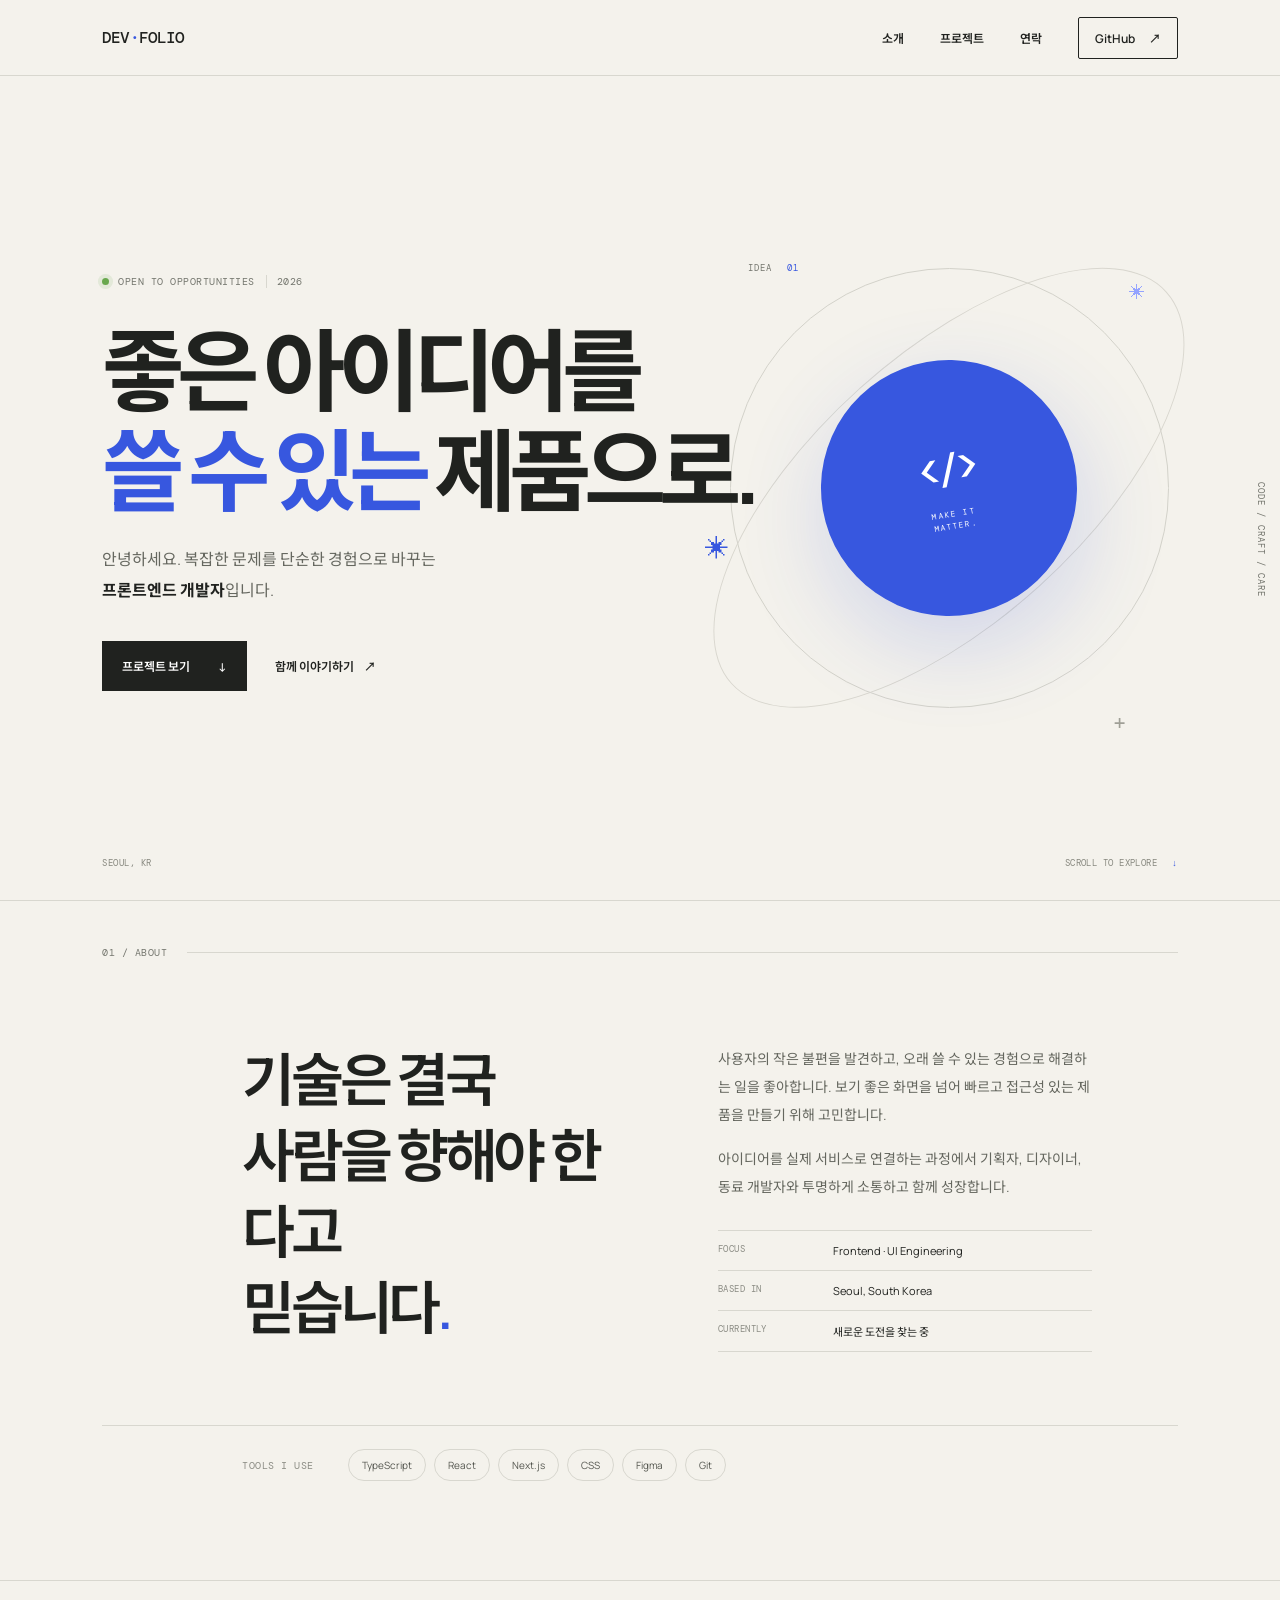
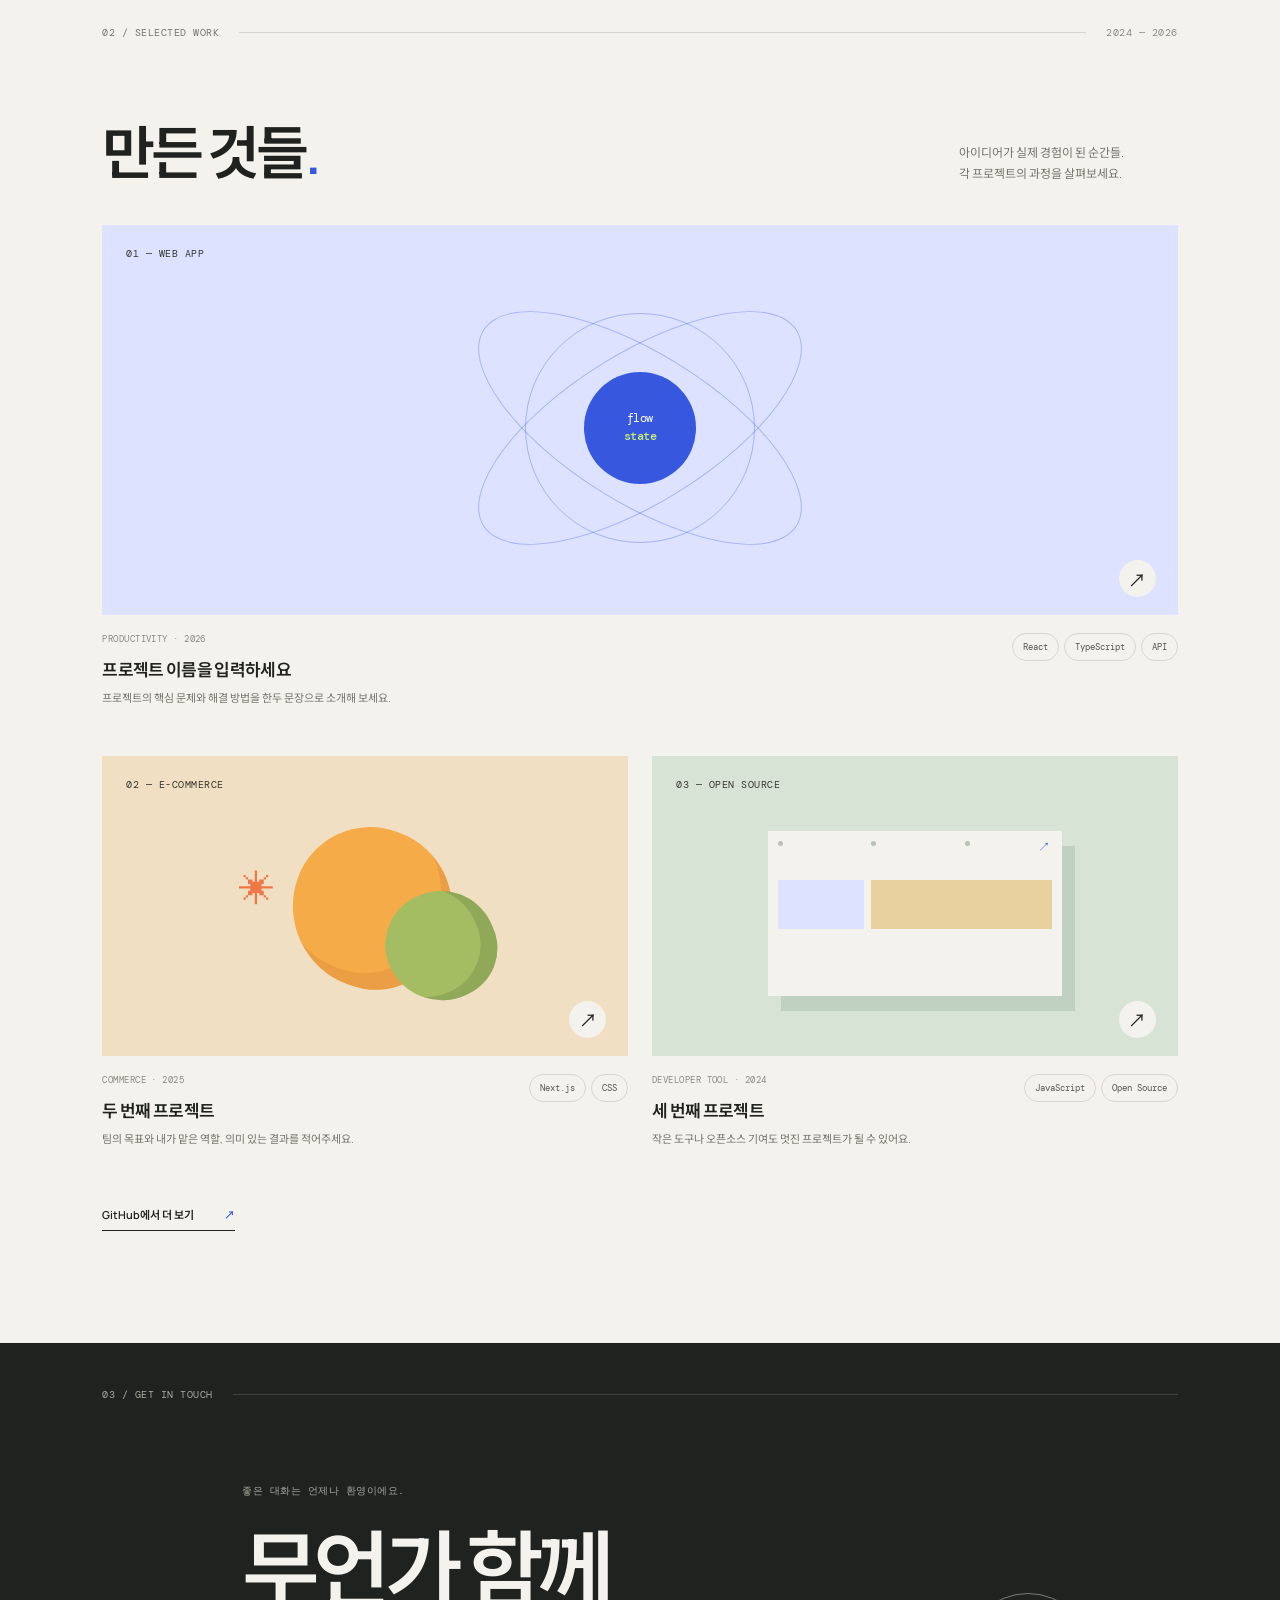
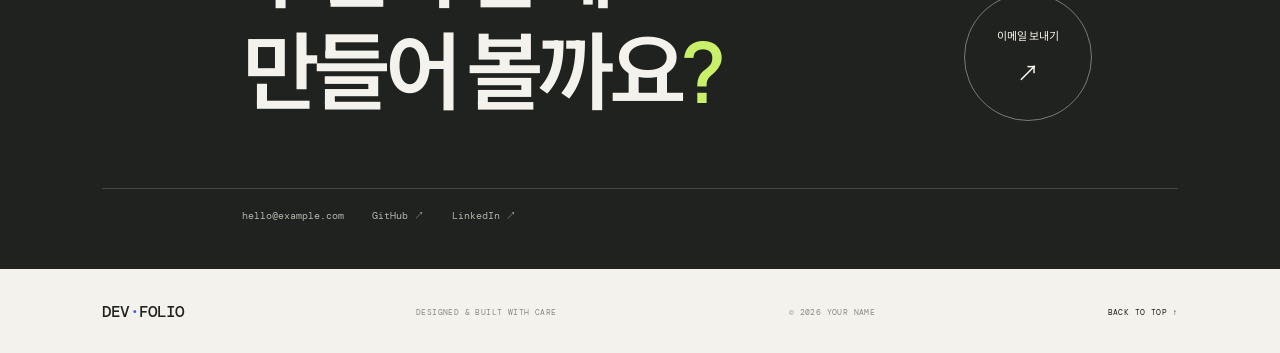
==== index.html @ a0e0fda9 "Create GitHub Pages portfolio" ====
<!doctype html>
<html lang="ko">
  <head>
    <meta charset="UTF-8" />
    <meta name="viewport" content="width=device-width, initial-scale=1" />
    <meta name="theme-color" content="#f4f2ec" />
    <meta name="description" content="사용자와 제품을 잇는 개발자 포트폴리오입니다." />
    <title>Portfolio — Developer</title>
    <link rel="icon" href="assets/favicon.svg" type="image/svg+xml" />
    <link rel="preconnect" href="https://fonts.googleapis.com" />
    <link rel="preconnect" href="https://fonts.gstatic.com" crossorigin />
    <link href="https://fonts.googleapis.com/css2?family=DM+Mono:wght@400;500&family=Manrope:wght@400;500;600;700;800&family=Noto+Sans+KR:wght@400;500;600;700;800&display=swap" rel="stylesheet" />
    <link rel="stylesheet" href="styles.css" />
    <script src="script.js" defer></script>
  </head>
  <body>
    <a class="skip-link" href="#main">본문으로 건너뛰기</a>
    <header class="site-header">
      <a class="wordmark" href="#top" aria-label="처음으로">DEV<span>·</span>FOLIO</a>
      <button class="menu-toggle" type="button" aria-expanded="false" aria-controls="main-nav" aria-label="메뉴 열기">
        <span></span><span></span>
      </button>
      <nav id="main-nav" class="main-nav" aria-label="주요 메뉴">
        <a href="#about">소개</a>
        <a href="#work">프로젝트</a>
        <a href="#contact">연락</a>
        <a class="nav-cta" href="https://github.com/" target="_blank" rel="noreferrer">GitHub <span aria-hidden="true">↗</span></a>
      </nav>
    </header>

    <main id="main">
      <section class="hero section-wrap" id="top" aria-labelledby="hero-title">
        <div class="hero-copy">
          <p class="eyebrow"><span class="status-dot"></span> OPEN TO OPPORTUNITIES <span class="eyebrow-year">2026</span></p>
          <h1 id="hero-title">좋은 아이디어를<br /><span class="accent-word">쓸 수 있는</span> 제품으로.</h1>
          <p class="hero-intro">안녕하세요. 복잡한 문제를 단순한 경험으로 바꾸는<br class="desktop-break" /> <strong>프론트엔드 개발자</strong>입니다.</p>
          <div class="hero-actions">
            <a class="button button-dark" href="#work">프로젝트 보기 <span aria-hidden="true">↓</span></a>
            <a class="text-link" href="#contact">함께 이야기하기 <span aria-hidden="true">↗</span></a>
          </div>
        </div>
        <div class="hero-art" aria-hidden="true">
          <div class="art-orbit orbit-one"></div>
          <div class="art-orbit orbit-two"></div>
          <div class="art-core"><span class="core-glyph">&lt;/&gt;</span><span class="core-caption">MAKE IT<br />MATTER.</span></div>
          <span class="art-label label-top">IDEA <span>01</span></span>
          <span class="art-label label-side">CODE / CRAFT / CARE</span>
          <span class="art-star star-one">✳</span><span class="art-star star-two">✳</span>
          <span class="art-cross">+</span>
        </div>
        <div class="hero-meta"><span>SEOUL, KR</span><span>SCROLL TO EXPLORE <span aria-hidden="true">↓</span></span></div>
      </section>

      <section class="about section-wrap section-border" id="about" aria-labelledby="about-title">
        <div class="section-heading"><p class="eyebrow">01 / ABOUT</p><span class="heading-rule"></span></div>
        <div class="about-grid">
          <h2 id="about-title">기술은 결국<br />사람을 향해야 한다고<br />믿습니다<span class="period">.</span></h2>
          <div class="about-body">
            <p>사용자의 작은 불편을 발견하고, 오래 쓸 수 있는 경험으로 해결하는 일을 좋아합니다. 보기 좋은 화면을 넘어 빠르고 접근성 있는 제품을 만들기 위해 고민합니다.</p>
            <p>아이디어를 실제 서비스로 연결하는 과정에서 기획자, 디자이너, 동료 개발자와 투명하게 소통하고 함께 성장합니다.</p>
            <div class="about-facts">
              <div><span class="fact-label">FOCUS</span><span>Frontend · UI Engineering</span></div>
              <div><span class="fact-label">BASED IN</span><span>Seoul, South Korea</span></div>
              <div><span class="fact-label">CURRENTLY</span><span>새로운 도전을 찾는 중</span></div>
            </div>
          </div>
        </div>
        <div class="stack-row"><span class="stack-label">TOOLS I USE</span><div class="stack-list"><span>TypeScript</span><span>React</span><span>Next.js</span><span>CSS</span><span>Figma</span><span>Git</span></div></div>
      </section>

      <section class="work section-wrap section-border" id="work" aria-labelledby="work-title">
        <div class="section-heading"><p class="eyebrow">02 / SELECTED WORK</p><span class="heading-rule"></span><span class="work-count">2024 — 2026</span></div>
        <div class="work-intro"><h2 id="work-title">만든 것들<span class="period">.</span></h2><p>아이디어가 실제 경험이 된 순간들.<br />각 프로젝트의 과정을 살펴보세요.</p></div>
        <div class="project-grid">
          <article class="project-card project-card-wide">
            <a class="project-visual visual-orbit" href="https://github.com/" target="_blank" rel="noreferrer" aria-label="프로젝트 01 GitHub에서 보기">
              <span class="visual-index">01 — WEB APP</span><span class="visual-ring ring-a"></span><span class="visual-ring ring-b"></span><span class="visual-ring ring-c"></span><span class="visual-orbit-core">flow<br /><b>state</b></span><span class="visual-arrow">↗</span>
            </a>
            <div class="project-info"><div><p class="project-type">PRODUCTIVITY · 2026</p><h3>프로젝트 이름을 입력하세요</h3><p class="project-description">프로젝트의 핵심 문제와 해결 방법을 한두 문장으로 소개해 보세요.</p></div><div class="project-tags"><span>React</span><span>TypeScript</span><span>API</span></div></div>
          </article>
          <article class="project-card">
            <a class="project-visual visual-citrus" href="https://github.com/" target="_blank" rel="noreferrer" aria-label="프로젝트 02 GitHub에서 보기">
              <span class="visual-index">02 — E-COMMERCE</span><span class="citrus-shape citrus-one"></span><span class="citrus-shape citrus-two"></span><span class="citrus-spark">✳</span><span class="visual-arrow">↗</span>
            </a>
            <div class="project-info"><div><p class="project-type">COMMERCE · 2025</p><h3>두 번째 프로젝트</h3><p class="project-description">팀의 목표와 내가 맡은 역할, 의미 있는 결과를 적어주세요.</p></div><div class="project-tags"><span>Next.js</span><span>CSS</span></div></div>
          </article>
          <article class="project-card">
            <a class="project-visual visual-grid" href="https://github.com/" target="_blank" rel="noreferrer" aria-label="프로젝트 03 GitHub에서 보기">
              <span class="visual-index">03 — OPEN SOURCE</span><span class="grid-window"><i></i><i></i><i></i><b>↗</b><span></span><span></span></span><span class="visual-arrow">↗</span>
            </a>
            <div class="project-info"><div><p class="project-type">DEVELOPER TOOL · 2024</p><h3>세 번째 프로젝트</h3><p class="project-description">작은 도구나 오픈소스 기여도 멋진 프로젝트가 될 수 있어요.</p></div><div class="project-tags"><span>JavaScript</span><span>Open Source</span></div></div>
          </article>
        </div>
        <a class="all-projects" href="https://github.com/" target="_blank" rel="noreferrer">GitHub에서 더 보기 <span aria-hidden="true">↗</span></a>
      </section>

      <section class="contact section-wrap" id="contact" aria-labelledby="contact-title">
        <div class="section-heading"><p class="eyebrow">03 / GET IN TOUCH</p><span class="heading-rule"></span></div>
        <div class="contact-main"><div><p class="eyebrow contact-kicker">좋은 대화는 언제나 환영이에요.</p><h2 id="contact-title">무언가 함께<br />만들어 볼까요<span class="period">?</span></h2></div><a class="contact-button" href="mailto:hello@example.com" aria-label="이메일 보내기"><span>이메일 보내기</span><span class="contact-arrow">↗</span></a></div>
        <div class="contact-links"><a href="mailto:hello@example.com">hello@example.com</a><a href="https://github.com/" target="_blank" rel="noreferrer">GitHub ↗</a><a href="https://www.linkedin.com/" target="_blank" rel="noreferrer">LinkedIn ↗</a></div>
      </section>
    </main>
    <footer class="site-footer section-wrap"><a class="wordmark" href="#top">DEV<span>·</span>FOLIO</a><span>DESIGNED & BUILT WITH CARE</span><span>© <span id="year">2026</span> YOUR NAME</span><a class="back-top" href="#top">BACK TO TOP ↑</a></footer>
  </body>
</html>
---- styles.css ----
:root{--paper:#f4f2ec;--ink:#20221f;--muted:#74766e;--line:#d8d7cf;--blue:#3757df;--lime:#c9f06a;--mono:"DM Mono",monospace;--sans:"Manrope","Noto Sans KR",sans-serif}*{box-sizing:border-box}html{scroll-behavior:smooth;scroll-padding-top:90px}body{margin:0;background:var(--paper);color:var(--ink);font-family:var(--sans);-webkit-font-smoothing:antialiased}a{color:inherit;text-decoration:none}button{font:inherit}.skip-link{position:absolute;top:-50px;left:16px;background:var(--ink);color:white;padding:12px 16px;z-index:20}.skip-link:focus{top:12px}.site-header{height:76px;max-width:1440px;margin:auto;padding:0 8%;display:flex;align-items:center;justify-content:space-between;border-bottom:1px solid var(--line)}.wordmark{font:500 16px var(--mono);letter-spacing:-.06em}.wordmark span{color:var(--blue)}.main-nav{display:flex;align-items:center;gap:36px;font-size:12px;font-weight:600}.main-nav>a:not(.nav-cta){transition:color .2s}.main-nav>a:not(.nav-cta):hover,.text-link:hover{color:var(--blue)}.nav-cta{border:1px solid var(--ink);padding:11px 16px;border-radius:2px}.nav-cta span{margin-left:12px}.menu-toggle{display:none}.section-wrap{max-width:1440px;margin:0 auto;padding-left:8%;padding-right:8%}.hero{min-height:660px;height:calc(100svh - 76px);max-height:850px;position:relative;display:flex;align-items:center;overflow:hidden}.hero-copy{position:relative;z-index:2;margin-top:-20px}.eyebrow,.project-type,.fact-label,.hero-meta,.stack-label,.work-count,.visual-index,.site-footer>span,.back-top{font:10px var(--mono);letter-spacing:.05em}.eyebrow{color:var(--muted);display:flex;align-items:center;gap:9px}.status-dot{width:7px;height:7px;background:#69a84e;border-radius:50%;box-shadow:0 0 0 4px #69a84e20}.eyebrow-year{border-left:1px solid var(--line);padding-left:10px;margin-left:2px}.hero h1{font-size:clamp(54px,7vw,100px);line-height:1.12;letter-spacing:-.08em;margin:32px 0 24px;font-weight:700}.accent-word{color:var(--blue)}.hero-intro{font-size:16px;line-height:1.9;color:#65675f}.hero-intro strong{color:var(--ink);font-weight:700}.hero-actions{display:flex;align-items:center;gap:28px;margin-top:36px}.button{display:inline-flex;align-items:center;gap:28px;padding:16px 20px;font-size:12px;font-weight:600}.button-dark{background:var(--ink);color:white;transition:background .2s,transform .2s}.button-dark:hover{background:var(--blue);transform:translateY(-2px)}.text-link{font-size:12px;font-weight:600}.text-link span{margin-left:8px}.hero-art{position:absolute;width:min(49vw,610px);aspect-ratio:1;right:2%;top:50%;transform:translateY(-50%)}.art-orbit{position:absolute;inset:14%;border:1px solid #d3d2ca;border-radius:50%}.orbit-two{inset:2% 28%;transform:rotate(48deg);border-color:#d9d7cf}.art-core{position:absolute;inset:29%;background:var(--blue);border-radius:50%;display:flex;flex-direction:column;align-items:center;justify-content:center;color:white;transform:rotate(-10deg);box-shadow:0 30px 90px #3757df30}.core-glyph{font:500 clamp(25px,3.1vw,44px) var(--mono);letter-spacing:-.12em}.core-caption{font:8px var(--mono);letter-spacing:.16em;line-height:1.5;text-align:center;margin-top:13px}.art-label{position:absolute;font:9px var(--mono);letter-spacing:.12em;color:var(--muted)}.label-top{left:17%;top:13%}.label-top span{color:var(--blue);margin-left:8px}.label-side{right:-2%;top:49%;writing-mode:vertical-rl}.art-star{position:absolute;color:var(--blue)}.star-one{font-size:24px;left:10%;top:57%}.star-two{font-size:16px;right:18%;top:16%;color:#94a3ff}.art-cross{position:absolute;font:22px var(--mono);color:#9f9f96;right:21%;bottom:9%}.hero-meta{position:absolute;bottom:31px;left:8%;right:8%;display:flex;justify-content:space-between;color:#87887f;font-size:9px}.hero-meta span:last-child span{color:var(--blue);margin-left:9px}.section-border{border-top:1px solid var(--line)}.about{padding-top:35px;padding-bottom:99px}.section-heading{display:flex;align-items:center;gap:20px}.section-heading .eyebrow{flex:none}.heading-rule{height:1px;background:var(--line);flex:1}.about-grid{display:grid;grid-template-columns:1fr 1fr;gap:12%;padding:72px 8% 73px 13%}.about h2,.work-intro h2{font-size:clamp(37px,4.5vw,62px);letter-spacing:-.075em;line-height:1.32;margin:0;font-weight:600}.period{color:var(--blue)}.about-body{padding-top:4px;max-width:480px}.about-body>p{font-size:14px;line-height:2;color:#65675f;margin:0 0 16px}.about-facts{margin-top:29px;border-top:1px solid var(--line)}.about-facts>div{display:grid;grid-template-columns:115px 1fr;padding:12px 0;border-bottom:1px solid var(--line);font-size:11px}.fact-label{font-size:9px;color:#8b8c84}.stack-row{display:flex;align-items:center;gap:34px;border-top:1px solid var(--line);padding:23px 0 0 13%}.stack-label{color:#8b8c84;white-space:nowrap}.stack-list{display:flex;flex-wrap:wrap;gap:8px}.stack-list span,.project-tags span{border:1px solid var(--line);border-radius:50px;padding:8px 13px;font-size:10px;color:#54564f}.work{padding-top:35px;padding-bottom:112px}.work-count{color:#8b8c84}.work-intro{display:flex;align-items:end;justify-content:space-between;padding:65px 0 35px}.work-intro p{font-size:12px;line-height:1.8;color:var(--muted);margin:0 5% 5px 0}.project-grid{display:grid;grid-template-columns:1fr 1fr;gap:48px 24px}.project-card-wide{grid-column:1/-1}.project-visual{height:300px;position:relative;display:block;overflow:hidden;transition:transform .35s}.project-card-wide .project-visual{height:390px}.project-visual:hover{transform:translateY(-4px)}.visual-index{position:absolute;z-index:2;top:22px;left:24px;color:#353630}.visual-arrow{position:absolute;z-index:2;right:22px;bottom:18px;width:37px;height:37px;border-radius:50%;display:grid;place-items:center;background:var(--paper);font-size:18px;transition:transform .2s}.project-visual:hover .visual-arrow{transform:rotate(45deg)}.visual-orbit{background:#dce2ff}.visual-ring{position:absolute;border:1px solid #3757df55;border-radius:50%;left:50%;top:52%;transform:translate(-50%,-50%)}.ring-a{width:230px;height:230px}.ring-b{width:370px;height:150px;transform:translate(-50%,-50%) rotate(-32deg)}.ring-c{width:370px;height:150px;transform:translate(-50%,-50%) rotate(32deg)}.visual-orbit-core{position:absolute;left:50%;top:52%;transform:translate(-50%,-50%);width:112px;height:112px;border-radius:50%;background:var(--blue);color:white;display:grid;place-content:center;text-align:center;font:12px var(--mono);line-height:1.45;letter-spacing:-.04em}.visual-orbit-core b{font-weight:500;color:var(--lime)}.visual-citrus{background:#f0dfc2}.citrus-shape{position:absolute;width:160px;height:160px;border-radius:49% 51% 47% 53%;background:#f5ab48;box-shadow:inset -16px -12px 0 #dc893e66;left:36%;top:24%;transform:rotate(20deg)}.citrus-two{width:110px;height:110px;background:#a5bd62;left:54%;top:45%;transform:rotate(-25deg);box-shadow:inset -14px -10px 0 #708a4b66}.citrus-spark{position:absolute;left:26%;top:36%;font-size:36px;color:#f07846}.visual-grid{background:#d7e4d5}.grid-window{position:absolute;width:56%;height:55%;left:22%;top:25%;background:#f4f2ec;box-shadow:13px 15px 0 #29483e20;display:grid;grid-template-columns:repeat(3,1fr);grid-template-rows:32px 1fr 1fr;padding:10px;gap:7px}.grid-window i{height:5px;width:5px;border-radius:50%;background:#b8c1b3}.grid-window b{position:absolute;right:12px;top:8px;color:var(--blue);font:12px var(--mono)}.grid-window span{background:#dce2ff;grid-column:span 1}.grid-window span:last-child{background:#e8d19e;grid-column:span 2}.project-info{display:flex;justify-content:space-between;gap:18px;padding-top:18px}.project-type{color:#898a82;font-size:9px;margin:0 0 11px}.project-info h3{font-size:17px;letter-spacing:-.04em;margin:0 0 8px;font-weight:600}.project-description{font-size:11px;color:var(--muted);line-height:1.7;margin:0;max-width:420px}.project-tags{display:flex;align-items:flex-start;justify-content:flex-end;flex-wrap:wrap;gap:5px}.project-tags span{font:9px var(--mono);padding:7px 10px;white-space:nowrap}.all-projects{display:inline-flex;gap:30px;margin-top:58px;border-bottom:1px solid var(--ink);padding-bottom:8px;font-size:11px;font-weight:600}.all-projects span{color:var(--blue)}.contact{background:var(--ink);color:var(--paper);padding-top:35px;padding-bottom:46px}.contact .heading-rule{background:#ffffff26}.contact .eyebrow{color:#a9aaa1}.contact-main{display:flex;align-items:end;justify-content:space-between;padding:63px 8% 67px 13%}.contact-kicker{margin-bottom:20px}.contact-main h2{font-size:clamp(46px,6.6vw,88px);line-height:1.2;letter-spacing:-.08em;font-weight:600;margin:0}.contact-main .period{color:var(--lime)}.contact-button{width:128px;height:128px;border:1px solid #ffffff65;border-radius:50%;display:flex;flex-direction:column;align-items:center;justify-content:center;gap:12px;font-size:11px;transition:background .2s,color .2s,transform .2s;flex:none}.contact-button:hover{background:var(--lime);color:var(--ink);border-color:var(--lime);transform:rotate(-8deg)}.contact-arrow{font-size:22px}.contact-links{display:flex;gap:28px;padding:20px 0 0 13%;border-top:1px solid #ffffff2b}.contact-links a{font:10px var(--mono);color:#b4b5ac;transition:color .2s}.contact-links a:hover{color:var(--lime)}.site-footer{height:85px;display:flex;align-items:center;justify-content:space-between}.site-footer>span,.back-top{font-size:8px;color:#898a82}.back-top{color:var(--ink)}
@media(max-width:800px){.site-header{padding:0 6%;height:68px}.section-wrap{padding-left:6%;padding-right:6%}.hero{height:auto;min-height:770px;align-items:flex-start;padding-top:100px}.hero h1{font-size:clamp(55px,10vw,78px)}.hero-art{width:min(66vw,450px);right:-3%;top:auto;bottom:50px;transform:none}.hero-copy{margin:0}.hero-meta{left:6%;right:6%}.about-grid{padding:58px 2% 55px;gap:8%}.stack-row{padding-left:2%;gap:20px}.project-visual{height:260px}.project-card-wide .project-visual{height:330px}.contact-main{padding:62px 2%}.contact-links{padding-left:2%}}
@media(max-width:600px){html{scroll-padding-top:70px}.site-header{height:64px}.menu-toggle{display:flex;flex-direction:column;gap:5px;border:0;background:none;padding:10px;cursor:pointer}.menu-toggle span{width:22px;height:1px;background:var(--ink);transition:transform .2s}.menu-toggle[aria-expanded=true] span:first-child{transform:translateY(3px) rotate(45deg)}.menu-toggle[aria-expanded=true] span:last-child{transform:translateY(-3px) rotate(-45deg)}.main-nav{display:none;position:absolute;z-index:5;top:63px;left:0;right:0;padding:20px 6% 24px;background:var(--paper);border-bottom:1px solid var(--line);align-items:stretch;gap:0}.main-nav.is-open{display:flex;flex-direction:column}.main-nav>a{padding:13px 0}.main-nav .nav-cta{margin-top:8px;text-align:center}.hero{min-height:750px;padding-top:75px}.hero h1{font-size:clamp(49px,12vw,68px);margin:27px 0 18px}.hero-intro{font-size:14px}.desktop-break{display:none}.hero-actions{gap:19px;margin-top:28px}.button{padding:14px 15px;gap:17px}.text-link{font-size:10px}.hero-art{width:min(85vw,380px);right:-9%;bottom:58px}.hero-meta{font-size:8px;bottom:23px}.about{padding-top:26px;padding-bottom:64px}.section-heading{gap:12px}.eyebrow,.project-type{font-size:9px}.about-grid{grid-template-columns:1fr;gap:25px;padding:48px 0 43px}.about h2,.work-intro h2{font-size:43px}.about-body>p{font-size:13px}.about-facts>div{grid-template-columns:100px 1fr}.stack-row{align-items:flex-start;flex-direction:column;padding:19px 0 0;gap:13px}.stack-list span{padding:7px 10px;font-size:9px}.work{padding-top:26px;padding-bottom:70px}.work-intro{padding:48px 0 29px;align-items:start;flex-direction:column;gap:14px}.work-intro p{margin:0;font-size:11px}.project-grid{grid-template-columns:1fr;gap:34px}.project-card-wide{grid-column:auto}.project-visual,.project-card-wide .project-visual{height:275px}.ring-a{width:190px;height:190px}.ring-b,.ring-c{width:310px;height:125px}.project-info{flex-direction:column;gap:13px}.project-info h3{font-size:16px}.project-tags{justify-content:flex-start}.all-projects{margin-top:43px}.contact{padding-top:26px;padding-bottom:30px}.contact-main{padding:49px 0 45px;align-items:flex-start;flex-direction:column;gap:30px}.contact-main h2{font-size:53px}.contact-kicker{font-size:9px}.contact-button{width:94px;height:94px;align-self:flex-end;margin-top:-5px}.contact-button span:first-child{font-size:9px}.contact-arrow{font-size:18px}.contact-links{padding:19px 0 0;gap:16px;flex-wrap:wrap}.contact-links a{font-size:9px}.site-footer{height:auto;min-height:80px;display:grid;grid-template-columns:1fr 1fr;gap:12px;padding-top:18px;padding-bottom:18px}.site-footer>span:nth-of-type(1){text-align:right}.site-footer>span:nth-of-type(2){text-align:right}.back-top{grid-column:1;grid-row:2}.site-footer .wordmark{grid-column:1;grid-row:1}.site-footer>span:nth-of-type(1){grid-column:2;grid-row:1}.site-footer>span:nth-of-type(2){grid-column:2;grid-row:2}}
@media(prefers-reduced-motion:reduce){*,*::before,*::after{scroll-behavior:auto!important;transition-duration:.01ms!important;animation-duration:.01ms!important;animation-iteration-count:1!important}}
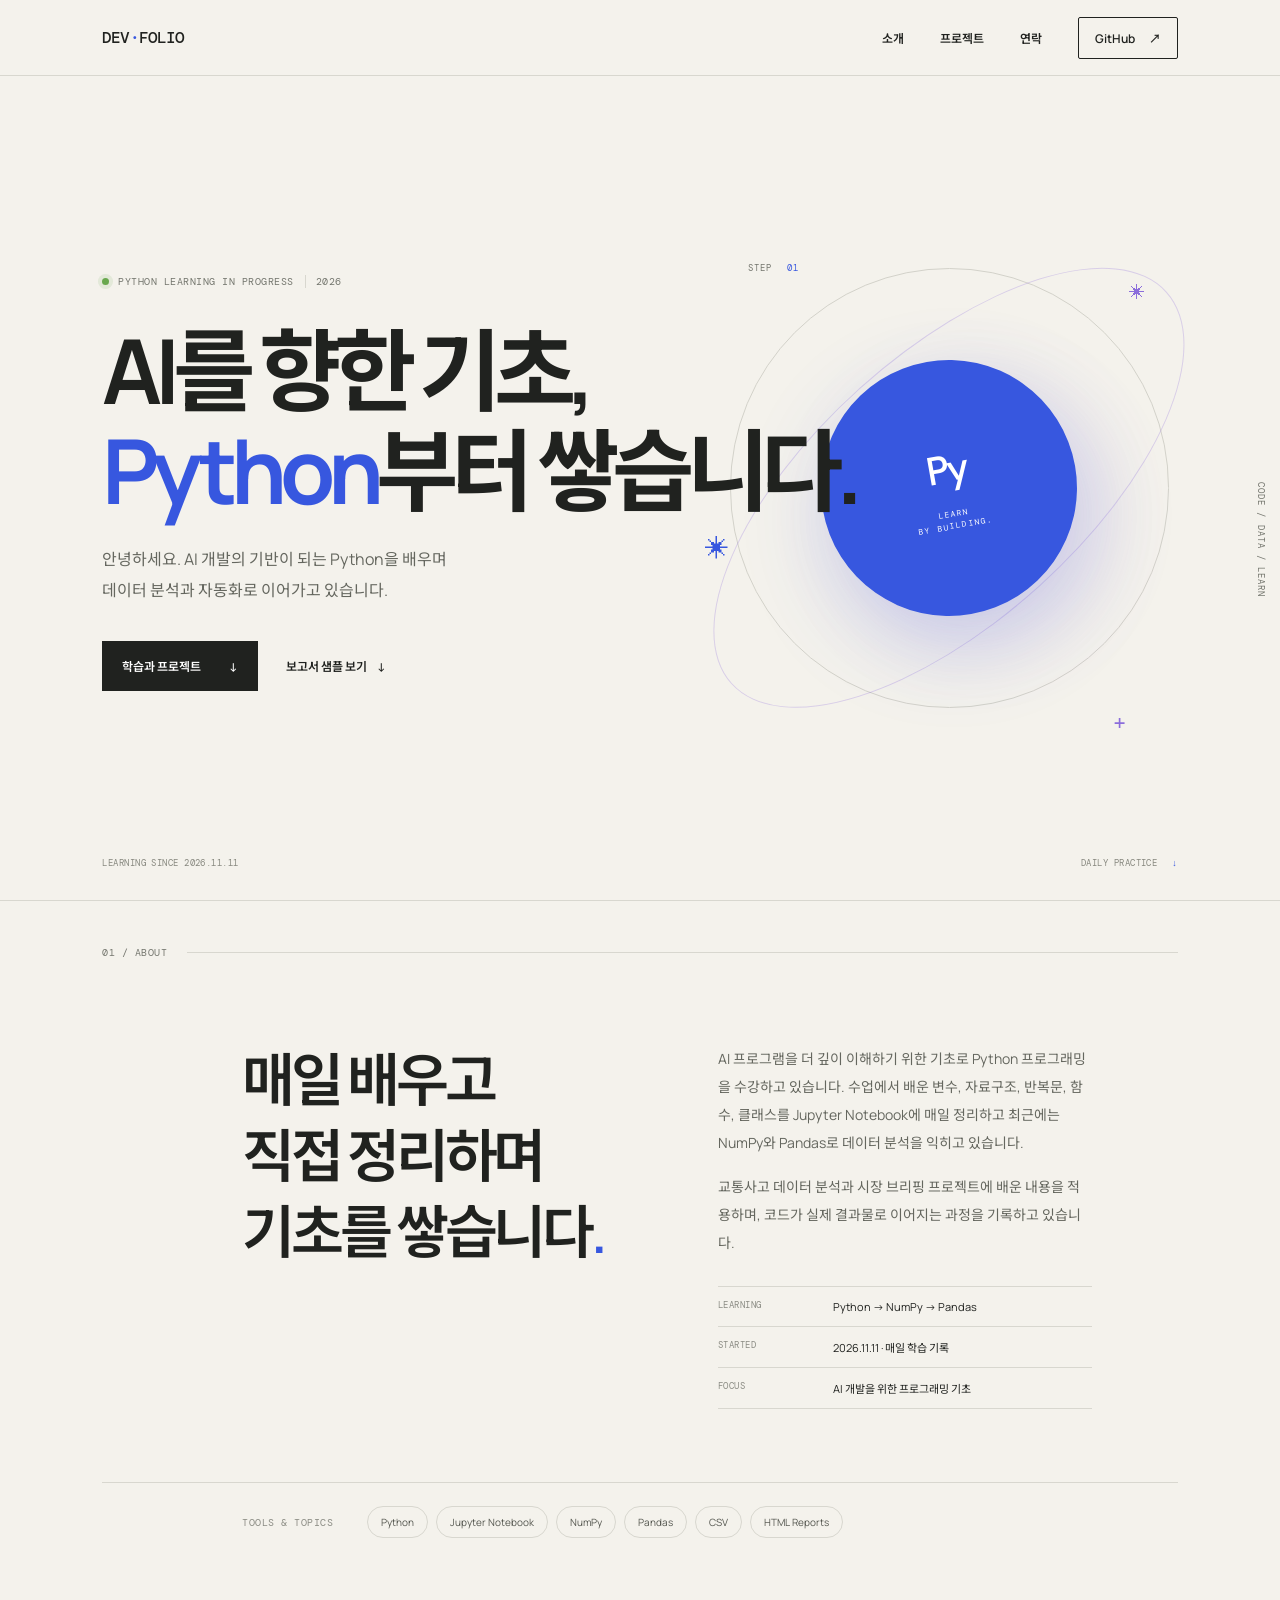
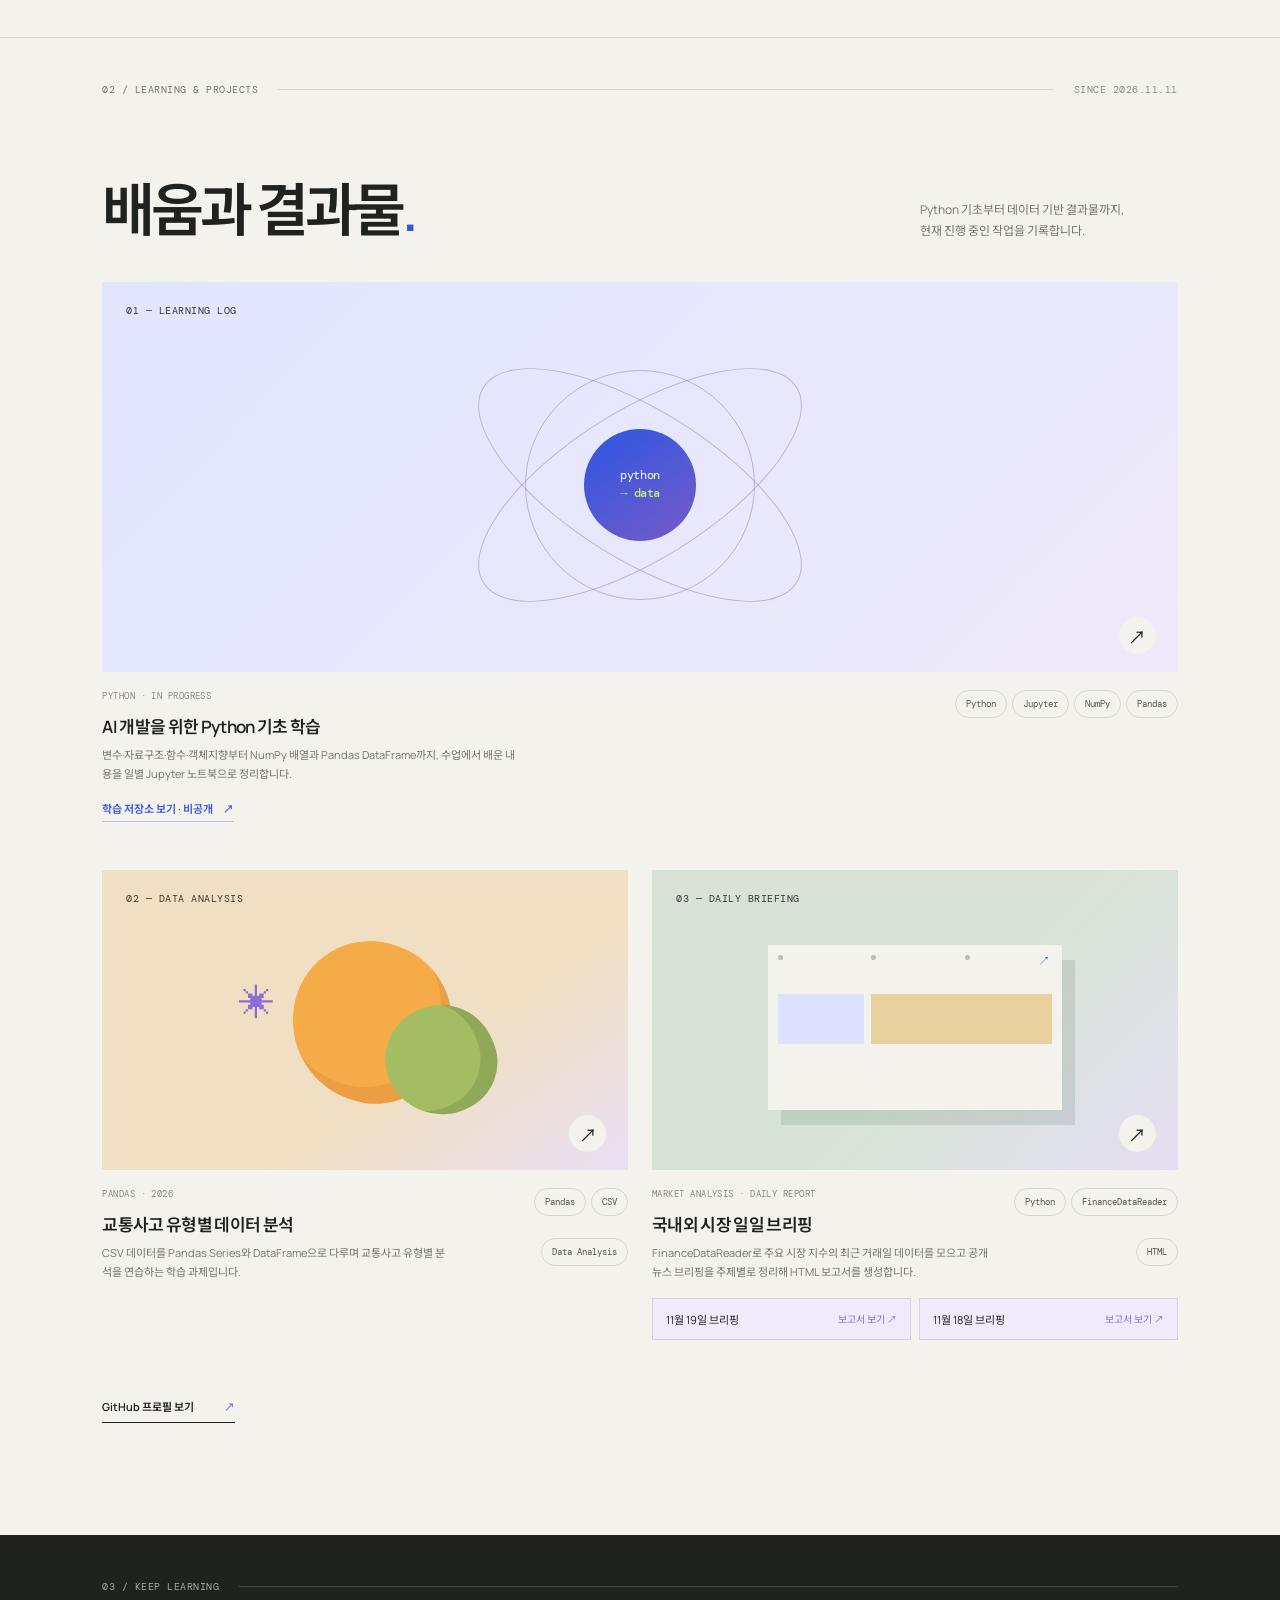
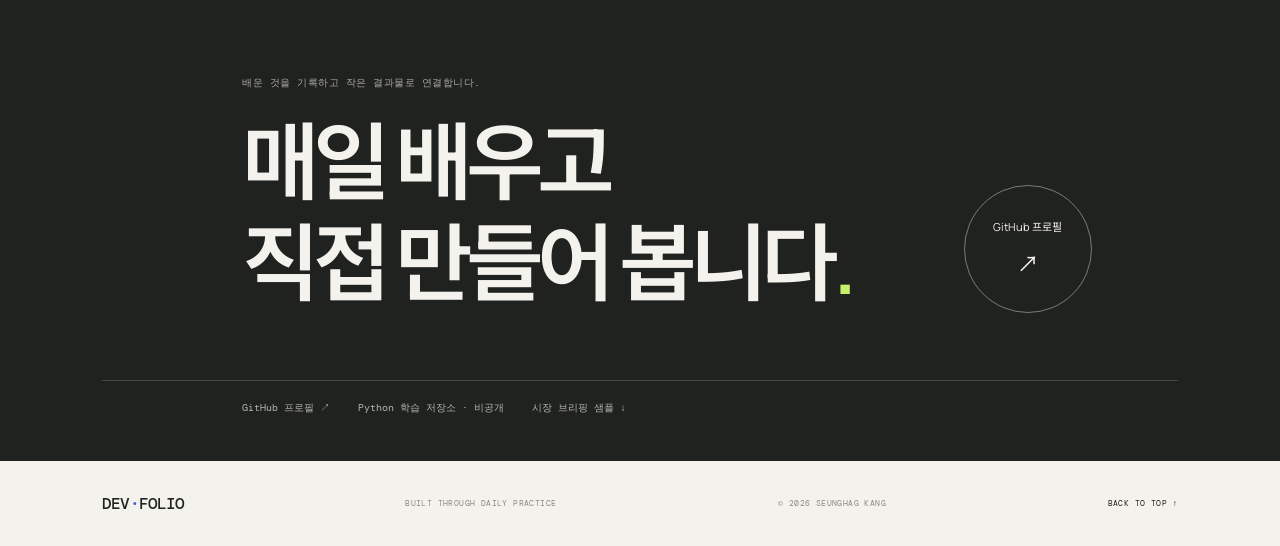
==== commit 3f41ec01: "Add Python learning and market report portfolio" ====
--- a/index.html
+++ b/index.html
@@ -4,8 +4,8 @@
     <meta charset="UTF-8" />
     <meta name="viewport" content="width=device-width, initial-scale=1" />
     <meta name="theme-color" content="#f4f2ec" />
-    <meta name="description" content="사용자와 제품을 잇는 개발자 포트폴리오입니다." />
-    <title>Portfolio — Developer</title>
+    <meta name="description" content="AI 개발의 기초가 되는 Python 학습과 데이터 분석 프로젝트를 기록하는 포트폴리오입니다." />
+    <title>Seunghag Kang — Python & Data Portfolio</title>
     <link rel="icon" href="assets/favicon.svg" type="image/svg+xml" />
     <link rel="preconnect" href="https://fonts.googleapis.com" />
     <link rel="preconnect" href="https://fonts.gstatic.com" crossorigin />
@@ -24,82 +24,87 @@
         <a href="#about">소개</a>
         <a href="#work">프로젝트</a>
         <a href="#contact">연락</a>
-        <a class="nav-cta" href="https://github.com/" target="_blank" rel="noreferrer">GitHub <span aria-hidden="true">↗</span></a>
+        <a class="nav-cta" href="https://github.com/seunghag-kang" target="_blank" rel="noreferrer">GitHub <span aria-hidden="true">↗</span></a>
       </nav>
     </header>
 
     <main id="main">
       <section class="hero section-wrap" id="top" aria-labelledby="hero-title">
         <div class="hero-copy">
-          <p class="eyebrow"><span class="status-dot"></span> OPEN TO OPPORTUNITIES <span class="eyebrow-year">2026</span></p>
-          <h1 id="hero-title">좋은 아이디어를<br /><span class="accent-word">쓸 수 있는</span> 제품으로.</h1>
-          <p class="hero-intro">안녕하세요. 복잡한 문제를 단순한 경험으로 바꾸는<br class="desktop-break" /> <strong>프론트엔드 개발자</strong>입니다.</p>
+          <p class="eyebrow"><span class="status-dot"></span> PYTHON LEARNING IN PROGRESS <span class="eyebrow-year">2026</span></p>
+          <h1 id="hero-title">AI를 향한 기초,<br /><span class="accent-word">Python</span>부터 쌓습니다.</h1>
+          <p class="hero-intro">안녕하세요. AI 개발의 기반이 되는 Python을 배우며<br class="desktop-break" /> 데이터 분석과 자동화로 이어가고 있습니다.</p>
           <div class="hero-actions">
-            <a class="button button-dark" href="#work">프로젝트 보기 <span aria-hidden="true">↓</span></a>
-            <a class="text-link" href="#contact">함께 이야기하기 <span aria-hidden="true">↗</span></a>
+            <a class="button button-dark" href="#work">학습과 프로젝트 <span aria-hidden="true">↓</span></a>
+            <a class="text-link" href="#finance-reports">보고서 샘플 보기 <span aria-hidden="true">↓</span></a>
           </div>
         </div>
         <div class="hero-art" aria-hidden="true">
           <div class="art-orbit orbit-one"></div>
           <div class="art-orbit orbit-two"></div>
-          <div class="art-core"><span class="core-glyph">&lt;/&gt;</span><span class="core-caption">MAKE IT<br />MATTER.</span></div>
-          <span class="art-label label-top">IDEA <span>01</span></span>
-          <span class="art-label label-side">CODE / CRAFT / CARE</span>
+          <div class="art-core"><span class="core-glyph">Py</span><span class="core-caption">LEARN<br />BY BUILDING.</span></div>
+          <span class="art-label label-top">STEP <span>01</span></span>
+          <span class="art-label label-side">CODE / DATA / LEARN</span>
           <span class="art-star star-one">✳</span><span class="art-star star-two">✳</span>
           <span class="art-cross">+</span>
         </div>
-        <div class="hero-meta"><span>SEOUL, KR</span><span>SCROLL TO EXPLORE <span aria-hidden="true">↓</span></span></div>
+        <div class="hero-meta"><span>LEARNING SINCE 2026.11.11</span><span>DAILY PRACTICE <span aria-hidden="true">↓</span></span></div>
       </section>
 
       <section class="about section-wrap section-border" id="about" aria-labelledby="about-title">
         <div class="section-heading"><p class="eyebrow">01 / ABOUT</p><span class="heading-rule"></span></div>
         <div class="about-grid">
-          <h2 id="about-title">기술은 결국<br />사람을 향해야 한다고<br />믿습니다<span class="period">.</span></h2>
+          <h2 id="about-title">매일 배우고<br />직접 정리하며<br />기초를 쌓습니다<span class="period">.</span></h2>
           <div class="about-body">
-            <p>사용자의 작은 불편을 발견하고, 오래 쓸 수 있는 경험으로 해결하는 일을 좋아합니다. 보기 좋은 화면을 넘어 빠르고 접근성 있는 제품을 만들기 위해 고민합니다.</p>
-            <p>아이디어를 실제 서비스로 연결하는 과정에서 기획자, 디자이너, 동료 개발자와 투명하게 소통하고 함께 성장합니다.</p>
+            <p>AI 프로그램을 더 깊이 이해하기 위한 기초로 Python 프로그래밍을 수강하고 있습니다. 수업에서 배운 변수, 자료구조, 반복문, 함수, 클래스를 Jupyter Notebook에 매일 정리하고 최근에는 NumPy와 Pandas로 데이터 분석을 익히고 있습니다.</p>
+            <p>교통사고 데이터 분석과 시장 브리핑 프로젝트에 배운 내용을 적용하며, 코드가 실제 결과물로 이어지는 과정을 기록하고 있습니다.</p>
             <div class="about-facts">
-              <div><span class="fact-label">FOCUS</span><span>Frontend · UI Engineering</span></div>
-              <div><span class="fact-label">BASED IN</span><span>Seoul, South Korea</span></div>
-              <div><span class="fact-label">CURRENTLY</span><span>새로운 도전을 찾는 중</span></div>
+              <div><span class="fact-label">LEARNING</span><span>Python → NumPy → Pandas</span></div>
+              <div><span class="fact-label">STARTED</span><span>2026.11.11 · 매일 학습 기록</span></div>
+              <div><span class="fact-label">FOCUS</span><span>AI 개발을 위한 프로그래밍 기초</span></div>
             </div>
           </div>
         </div>
-        <div class="stack-row"><span class="stack-label">TOOLS I USE</span><div class="stack-list"><span>TypeScript</span><span>React</span><span>Next.js</span><span>CSS</span><span>Figma</span><span>Git</span></div></div>
+        <div class="stack-row"><span class="stack-label">TOOLS & TOPICS</span><div class="stack-list"><span>Python</span><span>Jupyter Notebook</span><span>NumPy</span><span>Pandas</span><span>CSV</span><span>HTML Reports</span></div></div>
       </section>
 
       <section class="work section-wrap section-border" id="work" aria-labelledby="work-title">
-        <div class="section-heading"><p class="eyebrow">02 / SELECTED WORK</p><span class="heading-rule"></span><span class="work-count">2024 — 2026</span></div>
-        <div class="work-intro"><h2 id="work-title">만든 것들<span class="period">.</span></h2><p>아이디어가 실제 경험이 된 순간들.<br />각 프로젝트의 과정을 살펴보세요.</p></div>
+        <div class="section-heading"><p class="eyebrow">02 / LEARNING & PROJECTS</p><span class="heading-rule"></span><span class="work-count">SINCE 2026.11.11</span></div>
+        <div class="work-intro"><h2 id="work-title">배움과 결과물<span class="period">.</span></h2><p>Python 기초부터 데이터 기반 결과물까지,<br />현재 진행 중인 작업을 기록합니다.</p></div>
         <div class="project-grid">
           <article class="project-card project-card-wide">
-            <a class="project-visual visual-orbit" href="https://github.com/" target="_blank" rel="noreferrer" aria-label="프로젝트 01 GitHub에서 보기">
-              <span class="visual-index">01 — WEB APP</span><span class="visual-ring ring-a"></span><span class="visual-ring ring-b"></span><span class="visual-ring ring-c"></span><span class="visual-orbit-core">flow<br /><b>state</b></span><span class="visual-arrow">↗</span>
+            <a class="project-visual visual-orbit" href="https://github.com/seunghag-kang/python20261111" target="_blank" rel="noreferrer" aria-label="비공개 Python 학습 저장소 열기">
+              <span class="visual-index">01 — LEARNING LOG</span><span class="visual-ring ring-a"></span><span class="visual-ring ring-b"></span><span class="visual-ring ring-c"></span><span class="visual-orbit-core">python<br /><b>→ data</b></span><span class="visual-arrow">↗</span>
             </a>
-            <div class="project-info"><div><p class="project-type">PRODUCTIVITY · 2026</p><h3>프로젝트 이름을 입력하세요</h3><p class="project-description">프로젝트의 핵심 문제와 해결 방법을 한두 문장으로 소개해 보세요.</p></div><div class="project-tags"><span>React</span><span>TypeScript</span><span>API</span></div></div>
+            <div class="project-info"><div><p class="project-type">PYTHON · IN PROGRESS</p><h3>AI 개발을 위한 Python 기초 학습</h3><p class="project-description">변수·자료구조·함수·객체지향부터 NumPy 배열과 Pandas DataFrame까지, 수업에서 배운 내용을 일별 Jupyter 노트북으로 정리합니다.</p></div><div class="project-tags"><span>Python</span><span>Jupyter</span><span>NumPy</span><span>Pandas</span></div></div>
+            <a class="project-link" href="https://github.com/seunghag-kang/python20261111" target="_blank" rel="noreferrer">학습 저장소 보기 · 비공개 <span aria-hidden="true">↗</span></a>
           </article>
           <article class="project-card">
-            <a class="project-visual visual-citrus" href="https://github.com/" target="_blank" rel="noreferrer" aria-label="프로젝트 02 GitHub에서 보기">
-              <span class="visual-index">02 — E-COMMERCE</span><span class="citrus-shape citrus-one"></span><span class="citrus-shape citrus-two"></span><span class="citrus-spark">✳</span><span class="visual-arrow">↗</span>
+            <a class="project-visual visual-citrus" href="https://github.com/seunghag-kang/python20261111" target="_blank" rel="noreferrer" aria-label="교통사고 데이터 분석 학습 저장소 열기">
+              <span class="visual-index">02 — DATA ANALYSIS</span><span class="citrus-shape citrus-one"></span><span class="citrus-shape citrus-two"></span><span class="citrus-spark">✳</span><span class="visual-arrow">↗</span>
             </a>
-            <div class="project-info"><div><p class="project-type">COMMERCE · 2025</p><h3>두 번째 프로젝트</h3><p class="project-description">팀의 목표와 내가 맡은 역할, 의미 있는 결과를 적어주세요.</p></div><div class="project-tags"><span>Next.js</span><span>CSS</span></div></div>
+            <div class="project-info"><div><p class="project-type">PANDAS · 2026</p><h3>교통사고 유형별 데이터 분석</h3><p class="project-description">CSV 데이터를 Pandas Series와 DataFrame으로 다루며 교통사고 유형별 분석을 연습하는 학습 과제입니다.</p></div><div class="project-tags"><span>Pandas</span><span>CSV</span><span>Data Analysis</span></div></div>
           </article>
           <article class="project-card">
-            <a class="project-visual visual-grid" href="https://github.com/" target="_blank" rel="noreferrer" aria-label="프로젝트 03 GitHub에서 보기">
-              <span class="visual-index">03 — OPEN SOURCE</span><span class="grid-window"><i></i><i></i><i></i><b>↗</b><span></span><span></span></span><span class="visual-arrow">↗</span>
+            <a class="project-visual visual-grid" href="reports/2026-11-19.html" target="_blank" rel="noreferrer" aria-label="2026년 11월 19일 시장 브리핑 보고서 열기">
+              <span class="visual-index">03 — DAILY BRIEFING</span><span class="grid-window"><i></i><i></i><i></i><b>↗</b><span></span><span></span></span><span class="visual-arrow">↗</span>
             </a>
-            <div class="project-info"><div><p class="project-type">DEVELOPER TOOL · 2024</p><h3>세 번째 프로젝트</h3><p class="project-description">작은 도구나 오픈소스 기여도 멋진 프로젝트가 될 수 있어요.</p></div><div class="project-tags"><span>JavaScript</span><span>Open Source</span></div></div>
+            <div class="project-info"><div><p class="project-type">MARKET ANALYSIS · DAILY REPORT</p><h3>국내외 시장 일일 브리핑</h3><p class="project-description">FinanceDataReader로 주요 시장 지수의 최근 거래일 데이터를 모으고 공개 뉴스 브리핑을 주제별로 정리해 HTML 보고서를 생성합니다.</p></div><div class="project-tags"><span>Python</span><span>FinanceDataReader</span><span>HTML</span></div></div>
+            <div class="project-report-links" id="finance-reports" aria-label="시장 브리핑 결과 보고서">
+              <a href="reports/2026-11-19.html" target="_blank" rel="noreferrer"><span>11월 19일 브리핑</span><span>보고서 보기 ↗</span></a>
+              <a href="reports/2026-11-18.html" target="_blank" rel="noreferrer"><span>11월 18일 브리핑</span><span>보고서 보기 ↗</span></a>
+            </div>
           </article>
         </div>
-        <a class="all-projects" href="https://github.com/" target="_blank" rel="noreferrer">GitHub에서 더 보기 <span aria-hidden="true">↗</span></a>
+        <a class="all-projects" href="https://github.com/seunghag-kang" target="_blank" rel="noreferrer">GitHub 프로필 보기 <span aria-hidden="true">↗</span></a>
       </section>
 
       <section class="contact section-wrap" id="contact" aria-labelledby="contact-title">
-        <div class="section-heading"><p class="eyebrow">03 / GET IN TOUCH</p><span class="heading-rule"></span></div>
-        <div class="contact-main"><div><p class="eyebrow contact-kicker">좋은 대화는 언제나 환영이에요.</p><h2 id="contact-title">무언가 함께<br />만들어 볼까요<span class="period">?</span></h2></div><a class="contact-button" href="mailto:hello@example.com" aria-label="이메일 보내기"><span>이메일 보내기</span><span class="contact-arrow">↗</span></a></div>
-        <div class="contact-links"><a href="mailto:hello@example.com">hello@example.com</a><a href="https://github.com/" target="_blank" rel="noreferrer">GitHub ↗</a><a href="https://www.linkedin.com/" target="_blank" rel="noreferrer">LinkedIn ↗</a></div>
+        <div class="section-heading"><p class="eyebrow">03 / KEEP LEARNING</p><span class="heading-rule"></span></div>
+        <div class="contact-main"><div><p class="eyebrow contact-kicker">배운 것을 기록하고 작은 결과물로 연결합니다.</p><h2 id="contact-title">매일 배우고<br />직접 만들어 봅니다<span class="period">.</span></h2></div><a class="contact-button" href="https://github.com/seunghag-kang" target="_blank" rel="noreferrer" aria-label="GitHub 프로필 보기"><span>GitHub 프로필</span><span class="contact-arrow">↗</span></a></div>
+        <div class="contact-links"><a href="https://github.com/seunghag-kang" target="_blank" rel="noreferrer">GitHub 프로필 ↗</a><a href="https://github.com/seunghag-kang/python20261111" target="_blank" rel="noreferrer">Python 학습 저장소 · 비공개</a><a href="#finance-reports">시장 브리핑 샘플 ↓</a></div>
       </section>
     </main>
-    <footer class="site-footer section-wrap"><a class="wordmark" href="#top">DEV<span>·</span>FOLIO</a><span>DESIGNED & BUILT WITH CARE</span><span>© <span id="year">2026</span> YOUR NAME</span><a class="back-top" href="#top">BACK TO TOP ↑</a></footer>
+    <footer class="site-footer section-wrap"><a class="wordmark" href="#top">DEV<span>·</span>FOLIO</a><span>BUILT THROUGH DAILY PRACTICE</span><span>© <span id="year">2026</span> SEUNGHAG KANG</span><a class="back-top" href="#top">BACK TO TOP ↑</a></footer>
   </body>
 </html>
--- a/styles.css
+++ b/styles.css
@@ -2,3 +2,24 @@
 @media(max-width:800px){.site-header{padding:0 6%;height:68px}.section-wrap{padding-left:6%;padding-right:6%}.hero{height:auto;min-height:770px;align-items:flex-start;padding-top:100px}.hero h1{font-size:clamp(55px,10vw,78px)}.hero-art{width:min(66vw,450px);right:-3%;top:auto;bottom:50px;transform:none}.hero-copy{margin:0}.hero-meta{left:6%;right:6%}.about-grid{padding:58px 2% 55px;gap:8%}.stack-row{padding-left:2%;gap:20px}.project-visual{height:260px}.project-card-wide .project-visual{height:330px}.contact-main{padding:62px 2%}.contact-links{padding-left:2%}}
 @media(max-width:600px){html{scroll-padding-top:70px}.site-header{height:64px}.menu-toggle{display:flex;flex-direction:column;gap:5px;border:0;background:none;padding:10px;cursor:pointer}.menu-toggle span{width:22px;height:1px;background:var(--ink);transition:transform .2s}.menu-toggle[aria-expanded=true] span:first-child{transform:translateY(3px) rotate(45deg)}.menu-toggle[aria-expanded=true] span:last-child{transform:translateY(-3px) rotate(-45deg)}.main-nav{display:none;position:absolute;z-index:5;top:63px;left:0;right:0;padding:20px 6% 24px;background:var(--paper);border-bottom:1px solid var(--line);align-items:stretch;gap:0}.main-nav.is-open{display:flex;flex-direction:column}.main-nav>a{padding:13px 0}.main-nav .nav-cta{margin-top:8px;text-align:center}.hero{min-height:750px;padding-top:75px}.hero h1{font-size:clamp(49px,12vw,68px);margin:27px 0 18px}.hero-intro{font-size:14px}.desktop-break{display:none}.hero-actions{gap:19px;margin-top:28px}.button{padding:14px 15px;gap:17px}.text-link{font-size:10px}.hero-art{width:min(85vw,380px);right:-9%;bottom:58px}.hero-meta{font-size:8px;bottom:23px}.about{padding-top:26px;padding-bottom:64px}.section-heading{gap:12px}.eyebrow,.project-type{font-size:9px}.about-grid{grid-template-columns:1fr;gap:25px;padding:48px 0 43px}.about h2,.work-intro h2{font-size:43px}.about-body>p{font-size:13px}.about-facts>div{grid-template-columns:100px 1fr}.stack-row{align-items:flex-start;flex-direction:column;padding:19px 0 0;gap:13px}.stack-list span{padding:7px 10px;font-size:9px}.work{padding-top:26px;padding-bottom:70px}.work-intro{padding:48px 0 29px;align-items:start;flex-direction:column;gap:14px}.work-intro p{margin:0;font-size:11px}.project-grid{grid-template-columns:1fr;gap:34px}.project-card-wide{grid-column:auto}.project-visual,.project-card-wide .project-visual{height:275px}.ring-a{width:190px;height:190px}.ring-b,.ring-c{width:310px;height:125px}.project-info{flex-direction:column;gap:13px}.project-info h3{font-size:16px}.project-tags{justify-content:flex-start}.all-projects{margin-top:43px}.contact{padding-top:26px;padding-bottom:30px}.contact-main{padding:49px 0 45px;align-items:flex-start;flex-direction:column;gap:30px}.contact-main h2{font-size:53px}.contact-kicker{font-size:9px}.contact-button{width:94px;height:94px;align-self:flex-end;margin-top:-5px}.contact-button span:first-child{font-size:9px}.contact-arrow{font-size:18px}.contact-links{padding:19px 0 0;gap:16px;flex-wrap:wrap}.contact-links a{font-size:9px}.site-footer{height:auto;min-height:80px;display:grid;grid-template-columns:1fr 1fr;gap:12px;padding-top:18px;padding-bottom:18px}.site-footer>span:nth-of-type(1){text-align:right}.site-footer>span:nth-of-type(2){text-align:right}.back-top{grid-column:1;grid-row:2}.site-footer .wordmark{grid-column:1;grid-row:1}.site-footer>span:nth-of-type(1){grid-column:2;grid-row:1}.site-footer>span:nth-of-type(2){grid-column:2;grid-row:2}}
 @media(prefers-reduced-motion:reduce){*,*::before,*::after{scroll-behavior:auto!important;transition-duration:.01ms!important;animation-duration:.01ms!important;animation-iteration-count:1!important}}
+
+/* A small lavender accent layer keeps the original blue-led palette intact. */
+:root{--violet:#8b6ddb;--lavender:#f0ebfb}
+.orbit-two{border-color:#8b6ddb45}
+.star-two,.art-cross{color:var(--violet)}
+.art-core{box-shadow:0 30px 90px #3757df30,22px 30px 80px #8b6ddb24}
+.visual-orbit{background:linear-gradient(135deg,#e1e6ff 0%,#eee9fa 100%)}
+.visual-orbit .visual-ring{border-color:#755bd166}
+.visual-orbit-core{background:linear-gradient(145deg,#3757df 15%,#765bc8 100%)}
+.visual-citrus{background:linear-gradient(145deg,#f0dfc2 62%,#e9e0f5 100%)}
+.citrus-spark{color:var(--violet)}
+.visual-grid{background:linear-gradient(135deg,#d7e4d5 55%,#e5def3 100%)}
+.all-projects span{color:var(--violet)}
+
+.project-link{display:inline-flex;align-items:center;gap:10px;margin-top:17px;padding-bottom:5px;border-bottom:1px solid #8b6ddb70;color:var(--blue);font-size:11px;font-weight:600}
+.project-link:hover{color:var(--violet);border-color:var(--violet)}
+.project-report-links{display:grid;grid-template-columns:repeat(2,minmax(0,1fr));gap:8px;margin-top:16px}
+.project-report-links a{display:flex;align-items:center;justify-content:space-between;gap:12px;padding:12px 13px;border:1px solid #d8ceef;background:#f0ebfb;color:var(--ink);font-size:11px;transition:background .2s,border-color .2s}
+.project-report-links a:hover{background:#e9e0f8;border-color:var(--violet)}
+.project-report-links a span:last-child{color:var(--violet);white-space:nowrap;font-size:10px}
+@media(max-width:600px){.project-link{font-size:12px}.project-report-links{grid-template-columns:1fr}.project-report-links a{font-size:12px}.project-report-links a span:last-child{font-size:11px}}
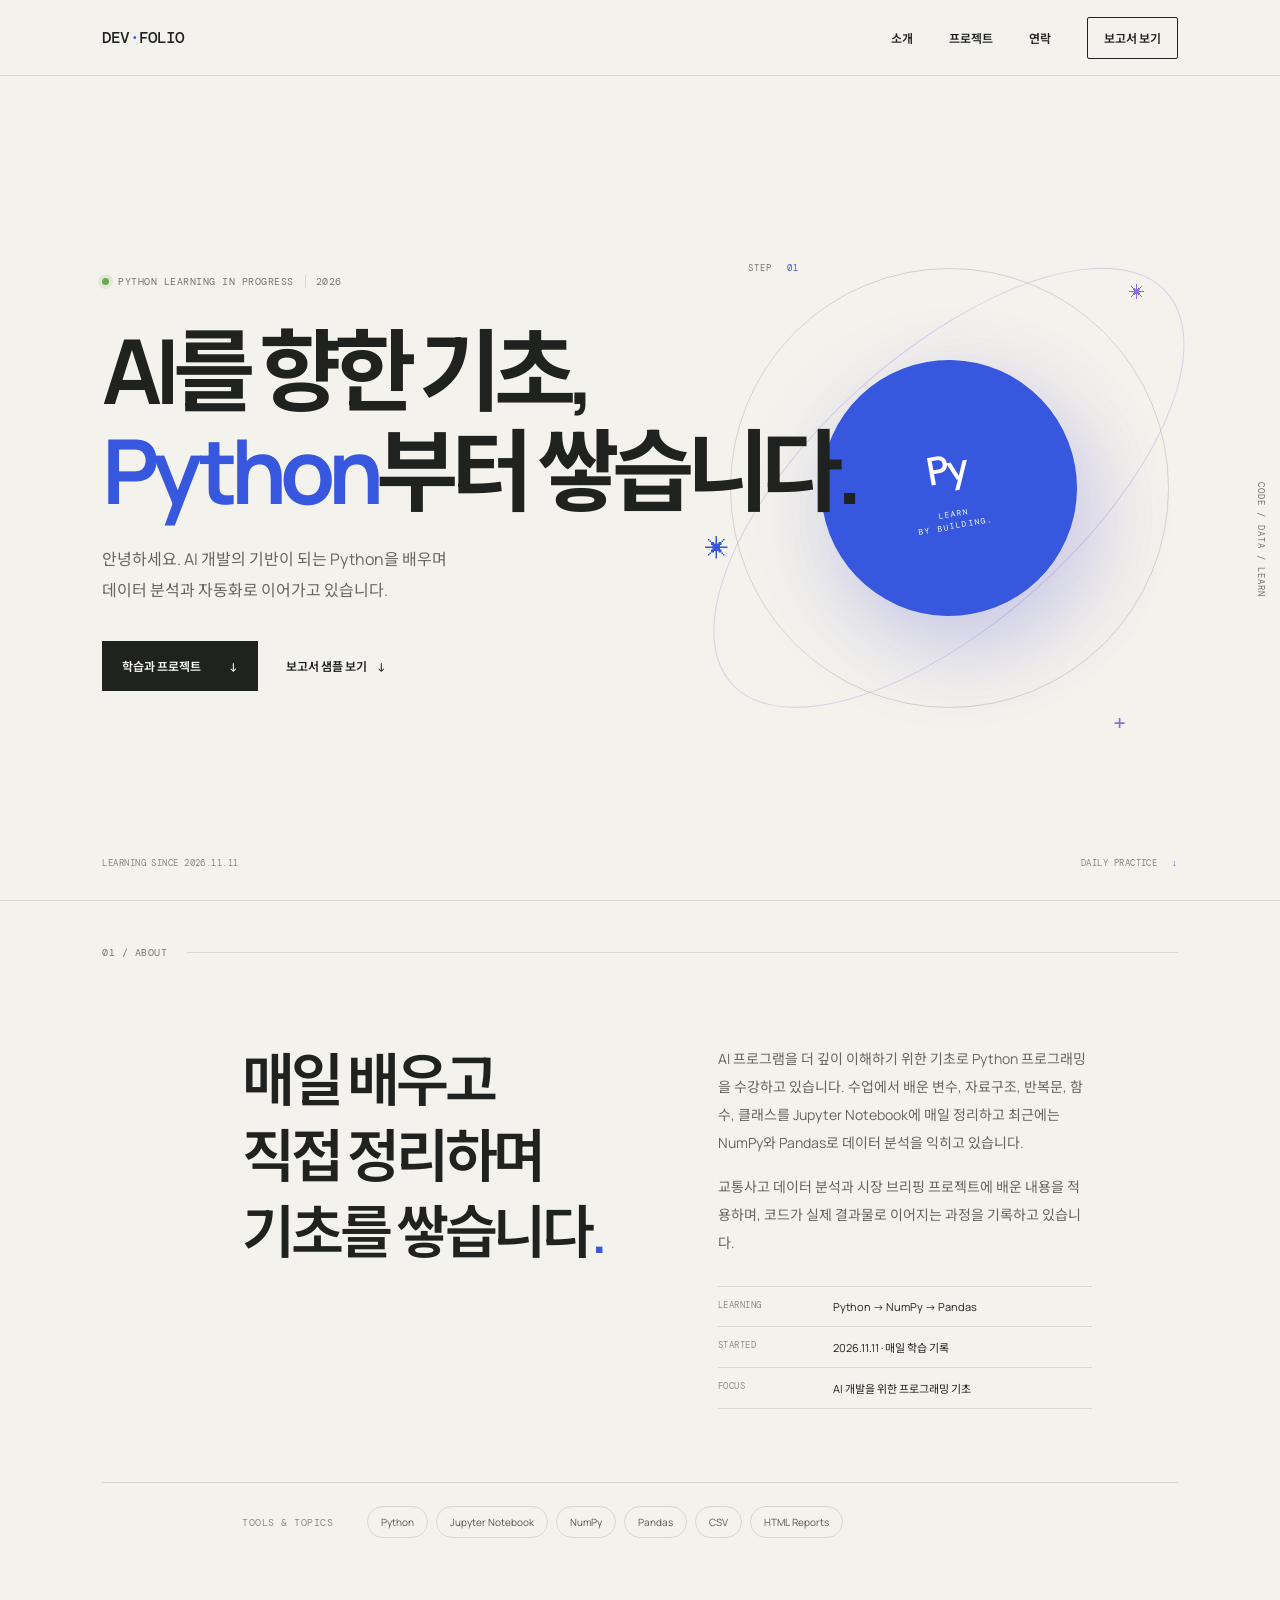
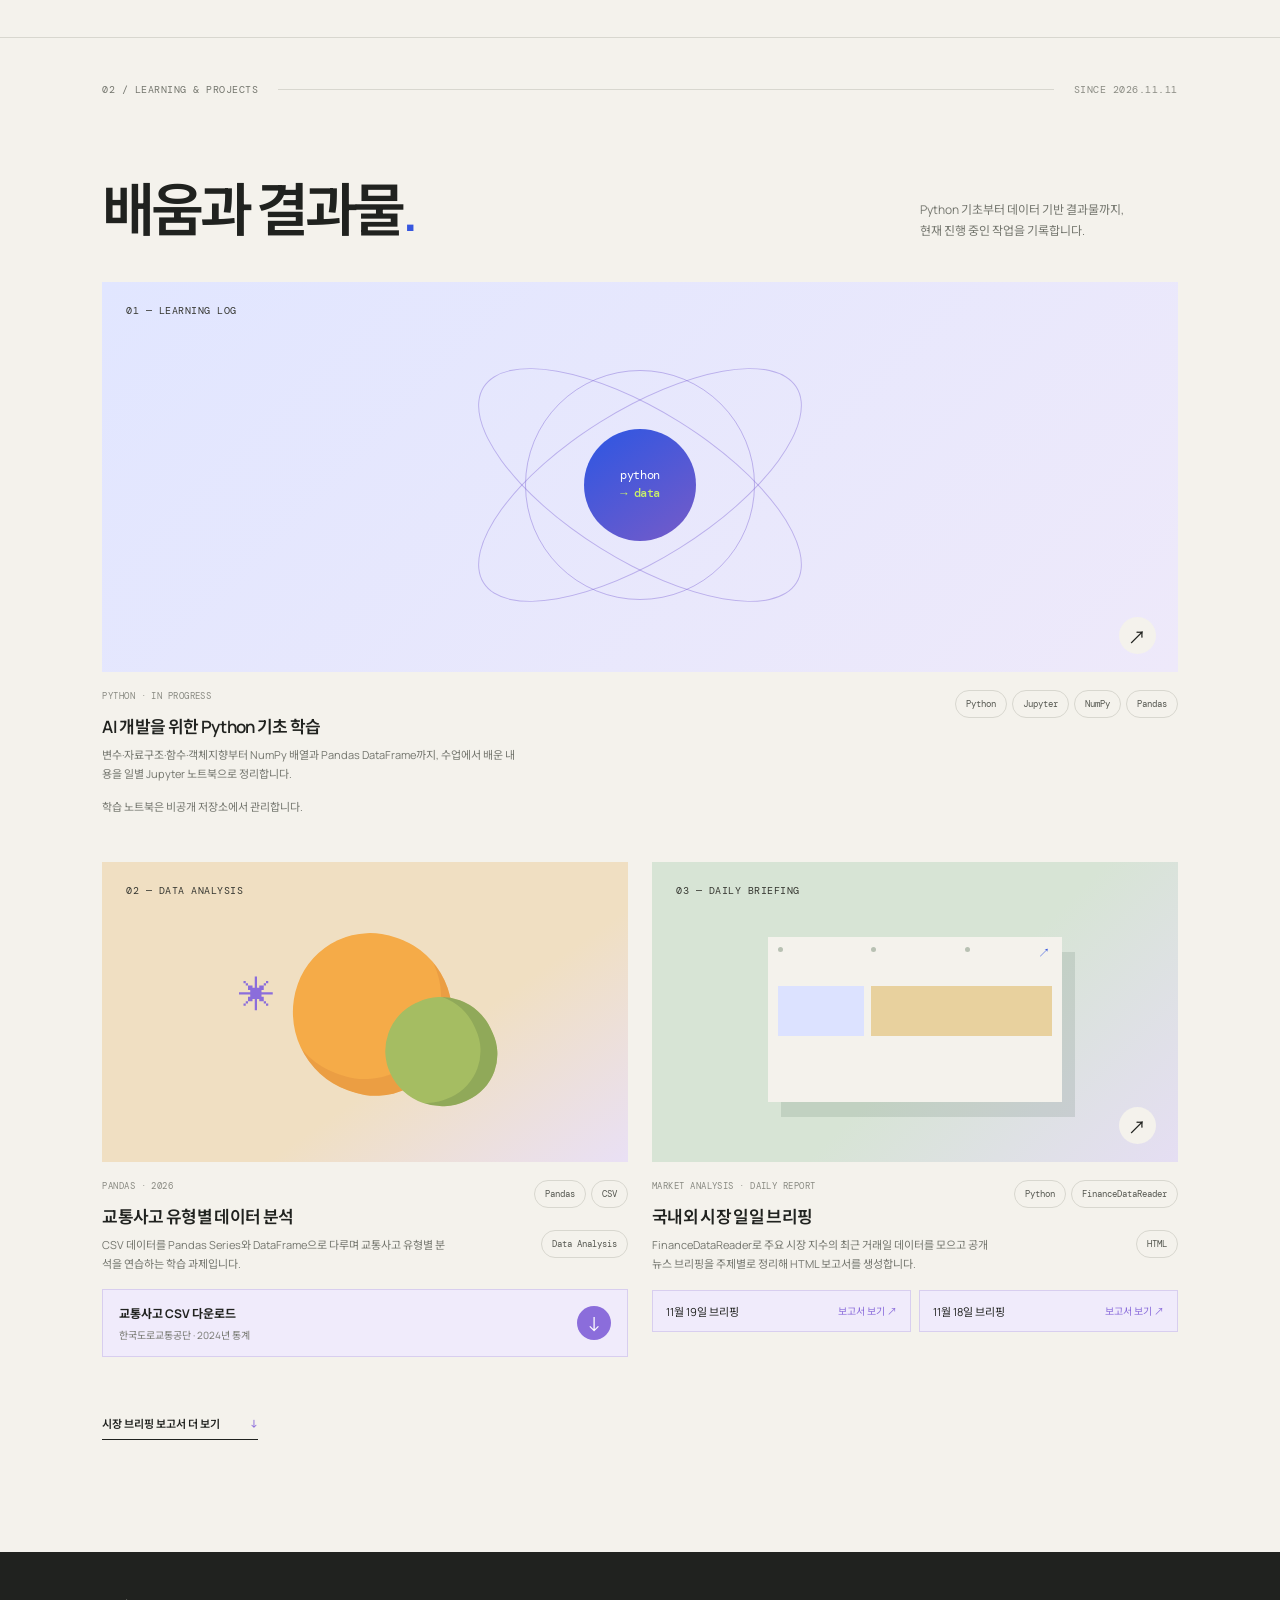
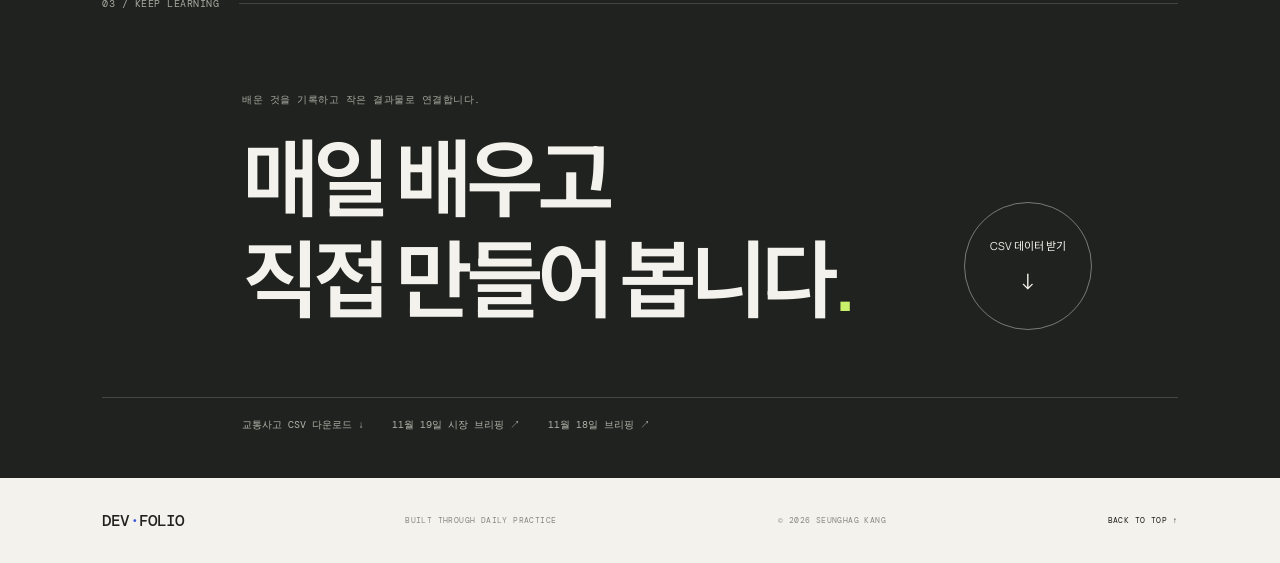
==== commit 9d9af455: "Link portfolio directly to downloadable data" ====
--- a/index.html
+++ b/index.html
@@ -24,7 +24,7 @@
         <a href="#about">소개</a>
         <a href="#work">프로젝트</a>
         <a href="#contact">연락</a>
-        <a class="nav-cta" href="https://github.com/seunghag-kang" target="_blank" rel="noreferrer">GitHub <span aria-hidden="true">↗</span></a>
+        <a class="nav-cta" href="#finance-reports">보고서 보기</a>
       </nav>
     </header>
 
@@ -73,17 +73,18 @@
         <div class="work-intro"><h2 id="work-title">배움과 결과물<span class="period">.</span></h2><p>Python 기초부터 데이터 기반 결과물까지,<br />현재 진행 중인 작업을 기록합니다.</p></div>
         <div class="project-grid">
           <article class="project-card project-card-wide">
-            <a class="project-visual visual-orbit" href="https://github.com/seunghag-kang/python20261111" target="_blank" rel="noreferrer" aria-label="비공개 Python 학습 저장소 열기">
+            <div class="project-visual visual-orbit" aria-hidden="true">
               <span class="visual-index">01 — LEARNING LOG</span><span class="visual-ring ring-a"></span><span class="visual-ring ring-b"></span><span class="visual-ring ring-c"></span><span class="visual-orbit-core">python<br /><b>→ data</b></span><span class="visual-arrow">↗</span>
-            </a>
+            </div>
             <div class="project-info"><div><p class="project-type">PYTHON · IN PROGRESS</p><h3>AI 개발을 위한 Python 기초 학습</h3><p class="project-description">변수·자료구조·함수·객체지향부터 NumPy 배열과 Pandas DataFrame까지, 수업에서 배운 내용을 일별 Jupyter 노트북으로 정리합니다.</p></div><div class="project-tags"><span>Python</span><span>Jupyter</span><span>NumPy</span><span>Pandas</span></div></div>
-            <a class="project-link" href="https://github.com/seunghag-kang/python20261111" target="_blank" rel="noreferrer">학습 저장소 보기 · 비공개 <span aria-hidden="true">↗</span></a>
+            <p class="project-note">학습 노트북은 비공개 저장소에서 관리합니다.</p>
           </article>
           <article class="project-card">
-            <a class="project-visual visual-citrus" href="https://github.com/seunghag-kang/python20261111" target="_blank" rel="noreferrer" aria-label="교통사고 데이터 분석 학습 저장소 열기">
-              <span class="visual-index">02 — DATA ANALYSIS</span><span class="citrus-shape citrus-one"></span><span class="citrus-shape citrus-two"></span><span class="citrus-spark">✳</span><span class="visual-arrow">↗</span>
-            </a>
+            <div class="project-visual visual-citrus" aria-hidden="true">
+              <span class="visual-index">02 — DATA ANALYSIS</span><span class="citrus-shape citrus-one"></span><span class="citrus-shape citrus-two"></span><span class="citrus-spark">✳</span>
+            </div>
             <div class="project-info"><div><p class="project-type">PANDAS · 2026</p><h3>교통사고 유형별 데이터 분석</h3><p class="project-description">CSV 데이터를 Pandas Series와 DataFrame으로 다루며 교통사고 유형별 분석을 연습하는 학습 과제입니다.</p></div><div class="project-tags"><span>Pandas</span><span>CSV</span><span>Data Analysis</span></div></div>
+            <a class="project-download" href="downloads/traffic_accident_types_2024.csv" download="traffic_accident_types_2024.csv"><span><strong>교통사고 CSV 다운로드</strong><small>한국도로교통공단 · 2024년 통계</small></span><span class="download-icon" aria-hidden="true">↓</span></a>
           </article>
           <article class="project-card">
             <a class="project-visual visual-grid" href="reports/2026-11-19.html" target="_blank" rel="noreferrer" aria-label="2026년 11월 19일 시장 브리핑 보고서 열기">
@@ -96,13 +97,13 @@
             </div>
           </article>
         </div>
-        <a class="all-projects" href="https://github.com/seunghag-kang" target="_blank" rel="noreferrer">GitHub 프로필 보기 <span aria-hidden="true">↗</span></a>
+        <a class="all-projects" href="#finance-reports">시장 브리핑 보고서 더 보기 <span aria-hidden="true">↓</span></a>
       </section>
 
       <section class="contact section-wrap" id="contact" aria-labelledby="contact-title">
         <div class="section-heading"><p class="eyebrow">03 / KEEP LEARNING</p><span class="heading-rule"></span></div>
-        <div class="contact-main"><div><p class="eyebrow contact-kicker">배운 것을 기록하고 작은 결과물로 연결합니다.</p><h2 id="contact-title">매일 배우고<br />직접 만들어 봅니다<span class="period">.</span></h2></div><a class="contact-button" href="https://github.com/seunghag-kang" target="_blank" rel="noreferrer" aria-label="GitHub 프로필 보기"><span>GitHub 프로필</span><span class="contact-arrow">↗</span></a></div>
-        <div class="contact-links"><a href="https://github.com/seunghag-kang" target="_blank" rel="noreferrer">GitHub 프로필 ↗</a><a href="https://github.com/seunghag-kang/python20261111" target="_blank" rel="noreferrer">Python 학습 저장소 · 비공개</a><a href="#finance-reports">시장 브리핑 샘플 ↓</a></div>
+        <div class="contact-main"><div><p class="eyebrow contact-kicker">배운 것을 기록하고 작은 결과물로 연결합니다.</p><h2 id="contact-title">매일 배우고<br />직접 만들어 봅니다<span class="period">.</span></h2></div><a class="contact-button" href="downloads/traffic_accident_types_2024.csv" download="traffic_accident_types_2024.csv" aria-label="교통사고 통계 CSV 다운로드"><span>CSV 데이터 받기</span><span class="contact-arrow">↓</span></a></div>
+        <div class="contact-links"><a href="downloads/traffic_accident_types_2024.csv" download="traffic_accident_types_2024.csv">교통사고 CSV 다운로드 ↓</a><a href="reports/2026-11-19.html" target="_blank" rel="noreferrer">11월 19일 시장 브리핑 ↗</a><a href="reports/2026-11-18.html" target="_blank" rel="noreferrer">11월 18일 브리핑 ↗</a></div>
       </section>
     </main>
     <footer class="site-footer section-wrap"><a class="wordmark" href="#top">DEV<span>·</span>FOLIO</a><span>BUILT THROUGH DAILY PRACTICE</span><span>© <span id="year">2026</span> SEUNGHAG KANG</span><a class="back-top" href="#top">BACK TO TOP ↑</a></footer>
--- a/styles.css
+++ b/styles.css
@@ -16,10 +16,15 @@
 .visual-grid{background:linear-gradient(135deg,#d7e4d5 55%,#e5def3 100%)}
 .all-projects span{color:var(--violet)}
 
-.project-link{display:inline-flex;align-items:center;gap:10px;margin-top:17px;padding-bottom:5px;border-bottom:1px solid #8b6ddb70;color:var(--blue);font-size:11px;font-weight:600}
-.project-link:hover{color:var(--violet);border-color:var(--violet)}
+.project-note{margin:15px 0 0;color:var(--muted);font-size:11px}
+.project-download{display:flex;align-items:center;justify-content:space-between;gap:16px;margin-top:15px;padding:14px 16px;border:1px solid #d8ceef;background:#f0ebfb;transition:background .2s,border-color .2s}
+.project-download:hover{background:#e9e0f8;border-color:var(--violet)}
+.project-download strong,.project-download small{display:block}
+.project-download strong{font-size:12px;color:var(--ink)}
+.project-download small{margin-top:5px;font-size:10px;color:var(--muted)}
+.download-icon{display:grid;place-items:center;width:34px;height:34px;border-radius:50%;background:var(--violet);color:white;font-size:20px;flex:none}
 .project-report-links{display:grid;grid-template-columns:repeat(2,minmax(0,1fr));gap:8px;margin-top:16px}
 .project-report-links a{display:flex;align-items:center;justify-content:space-between;gap:12px;padding:12px 13px;border:1px solid #d8ceef;background:#f0ebfb;color:var(--ink);font-size:11px;transition:background .2s,border-color .2s}
 .project-report-links a:hover{background:#e9e0f8;border-color:var(--violet)}
 .project-report-links a span:last-child{color:var(--violet);white-space:nowrap;font-size:10px}
-@media(max-width:600px){.project-link{font-size:12px}.project-report-links{grid-template-columns:1fr}.project-report-links a{font-size:12px}.project-report-links a span:last-child{font-size:11px}}
+@media(max-width:600px){.project-note{font-size:12px}.project-download{padding:13px}.project-download strong{font-size:13px}.project-download small{font-size:11px}.project-report-links{grid-template-columns:1fr}.project-report-links a{font-size:12px}.project-report-links a span:last-child{font-size:11px}}
